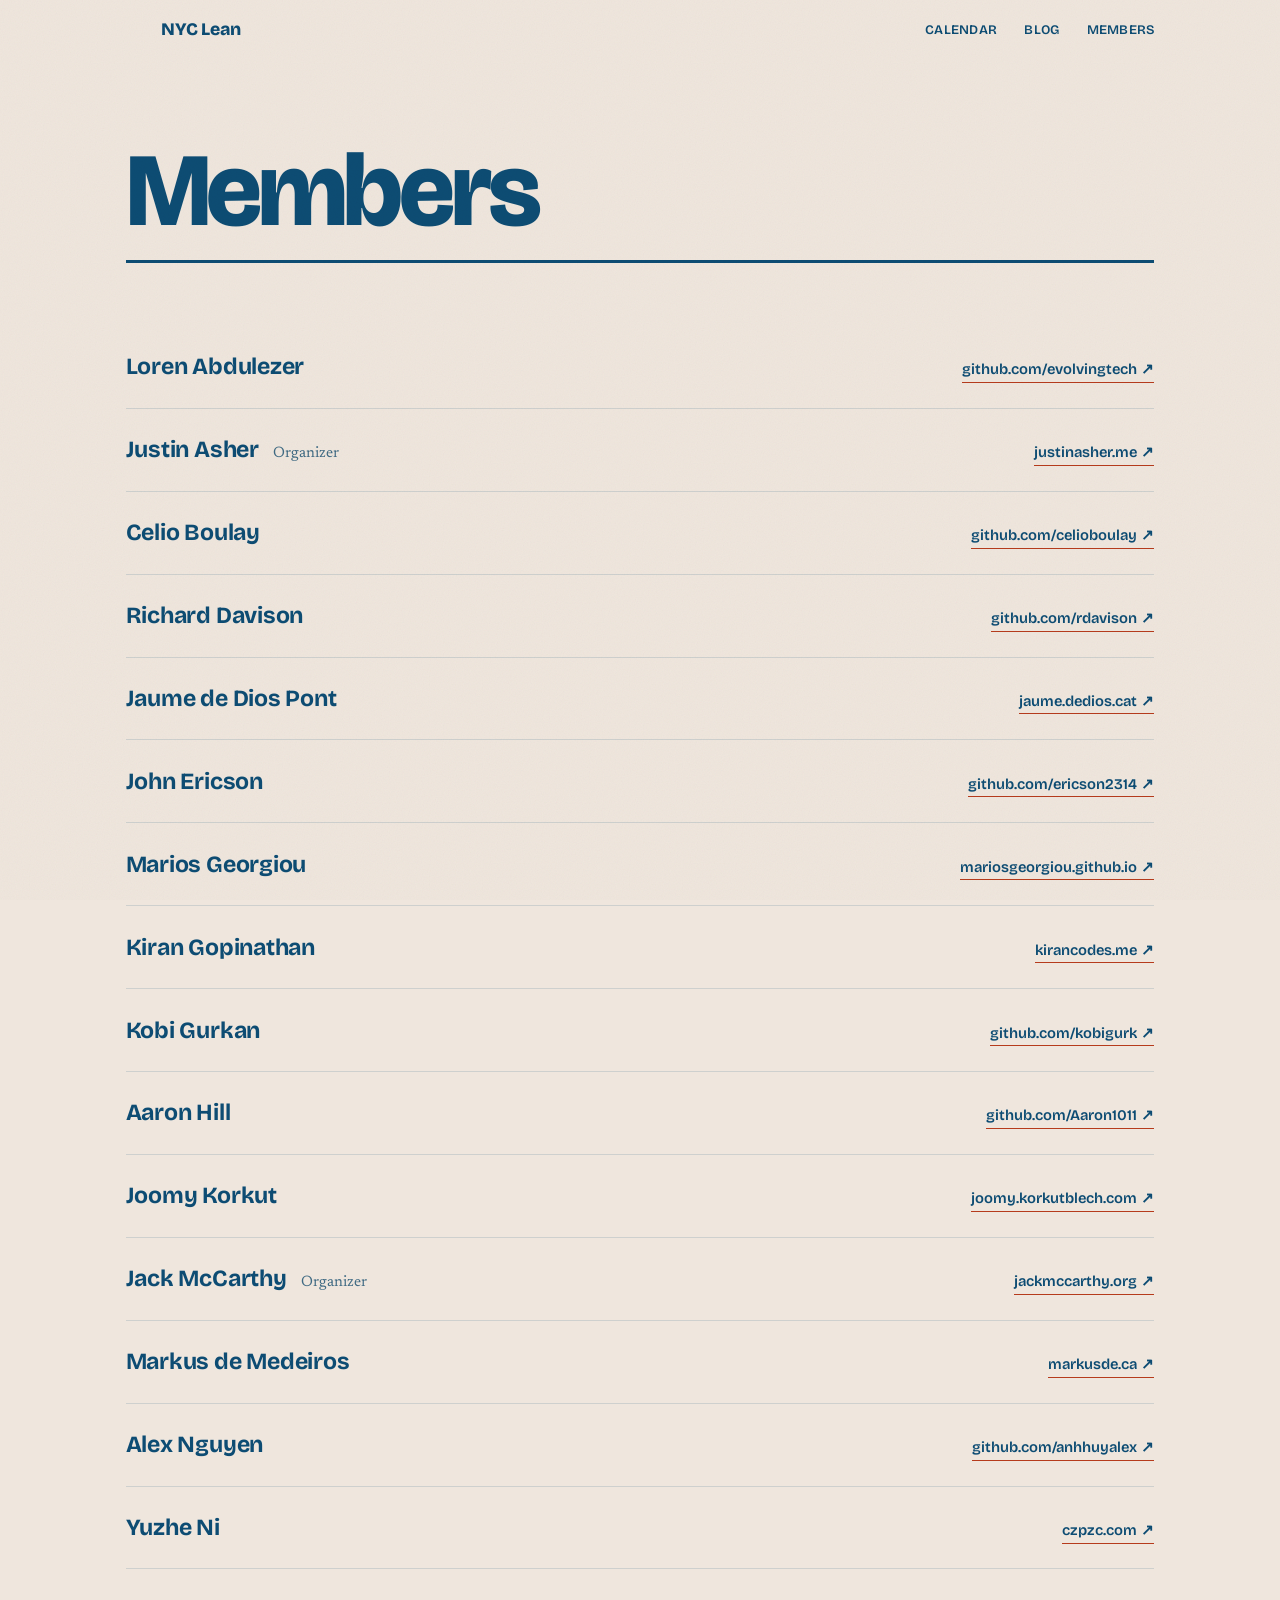
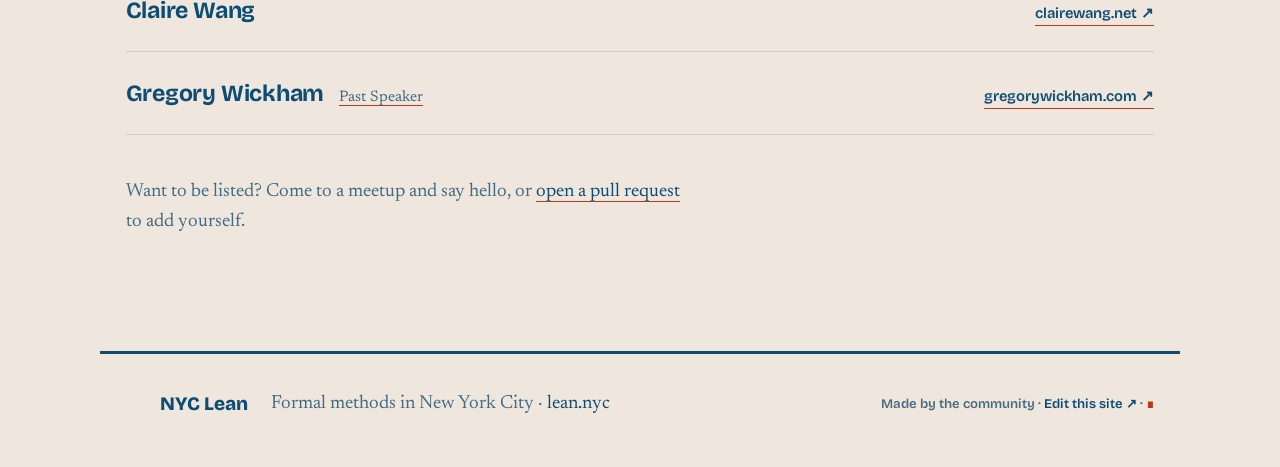
==== site/members.html @ e4c938cd "Redesign homepage around the NYC Lean community" ====
<!DOCTYPE html>
<html lang="en">
<head>
  <meta charset="UTF-8" />
  <meta name="viewport" content="width=device-width, initial-scale=1.0" />
  <title>Members · NYC Lean</title>
  <meta name="description" content="The people of NYC Lean: mathematicians, programmers, and the curious who show up." />
  <link rel="icon" href="/assets/img/favicon.png" type="image/png" />
  <link rel="preconnect" href="https://fonts.googleapis.com" />
  <link rel="preconnect" href="https://fonts.gstatic.com" crossorigin />
  <link href="https://fonts.googleapis.com/css2?family=Bricolage+Grotesque:opsz,wght@12..96,400;12..96,600;12..96,700;12..96,800&family=Newsreader:ital,opsz,wght@0,6..72,400;0,6..72,500;1,6..72,400&display=swap" rel="stylesheet" />
  <link rel="stylesheet" href="assets/css/style.css?v=20260801-1" />
  <script>(function(r){r.classList.add("js");if(!window.matchMedia||!window.matchMedia("(prefers-reduced-motion: reduce)").matches){r.classList.add("motion-ready");window.__nycLeanMotionFallback=window.setTimeout(function(){r.classList.remove("motion-ready");},2500);}})(document.documentElement);</script>
</head>
<body>
  <header class="site-header" id="nav">
    <div class="nav-wrap">
      <a class="brand" href="/">
        <span class="brand-mark" aria-hidden="true"></span>
        <span class="brand-text">NYC Lean</span>
      </a>
      <nav class="site-nav" id="site-nav">
        <a class="nav-home" href="/">Home</a>
        <a href="/calendar">Calendar</a>
        <a href="/blog/">Blog</a>
        <a href="/members">Members</a>
      </nav>
      <button class="nav-toggle" type="button" aria-label="Toggle menu" aria-expanded="false" aria-controls="site-nav">
        <span class="nav-toggle-box" aria-hidden="true">
          <span class="nav-toggle-bar"></span>
          <span class="nav-toggle-bar"></span>
          <span class="nav-toggle-bar"></span>
        </span>
      </button>
    </div>
  </header>

  <main>
    <section class="page-head">
      <h1 class="page-title" data-anim>Members</h1>
      <div class="page-rule"></div>
    </section>

    <section class="section flush">
      <!-- ============================================================
           EDIT ME: one .member block per person (one per line).
           Link the name and the site to the same URL; show the domain
           without the https:// prefix as the link text.
             <div class="member" data-anim>
               <div class="member-main">
                 <span class="member-name"><a href="https://site.com" target="_blank" rel="noopener">Name</a></span>
                 <span class="member-role">Role</span>
               </div>
               <a class="member-link" href="https://site.com" target="_blank" rel="noopener">site.com ↗︎</a>
             </div>
           ============================================================ -->
      <div class="members">

        <div class="member" data-anim>
          <div class="member-main">
            <span class="member-name"><a href="https://github.com/evolvingtech" target="_blank" rel="noopener">Loren Abdulezer</a></span>
          </div>
          <a class="member-link" href="https://github.com/evolvingtech" target="_blank" rel="noopener">github.com/evolvingtech ↗︎</a>
        </div>

        <div class="member" data-anim>
          <div class="member-main">
            <span class="member-name"><a href="https://justinasher.me" target="_blank" rel="noopener">Justin Asher</a></span>
            <span class="member-role">Organizer</span>
          </div>
          <a class="member-link" href="https://justinasher.me" target="_blank" rel="noopener">justinasher.me ↗︎</a>
        </div>

        <div class="member" data-anim>
          <div class="member-main">
            <span class="member-name"><a href="https://github.com/celioboulay" target="_blank" rel="noopener">Celio Boulay</a></span>
          </div>
          <a class="member-link" href="https://github.com/celioboulay" target="_blank" rel="noopener">github.com/celioboulay ↗︎</a>
        </div>

        <div class="member" data-anim>
          <div class="member-main">
            <span class="member-name"><a href="https://github.com/rdavison" target="_blank" rel="noopener">Richard Davison</a></span>
          </div>
          <a class="member-link" href="https://github.com/rdavison" target="_blank" rel="noopener">github.com/rdavison ↗︎</a>
        </div>

        <div class="member" data-anim>
          <div class="member-main">
            <span class="member-name"><a href="https://jaume.dedios.cat/" target="_blank" rel="noopener">Jaume de Dios Pont</a></span>
          </div>
          <a class="member-link" href="https://jaume.dedios.cat/" target="_blank" rel="noopener">jaume.dedios.cat ↗︎</a>
        </div>

        <div class="member" data-anim>
          <div class="member-main">
            <span class="member-name"><a href="https://github.com/ericson2314" target="_blank" rel="noopener">John Ericson</a></span>
          </div>
          <a class="member-link" href="https://github.com/ericson2314" target="_blank" rel="noopener">github.com/ericson2314 ↗︎</a>
        </div>

        <div class="member" data-anim>
          <div class="member-main">
            <span class="member-name"><a href="https://mariosgeorgiou.github.io/" target="_blank" rel="noopener">Marios Georgiou</a></span>
          </div>
          <a class="member-link" href="https://mariosgeorgiou.github.io/" target="_blank" rel="noopener">mariosgeorgiou.github.io ↗︎</a>
        </div>

        <div class="member" data-anim>
          <div class="member-main">
            <span class="member-name"><a href="https://kirancodes.me" target="_blank" rel="noopener">Kiran Gopinathan</a></span>
          </div>
          <a class="member-link" href="https://kirancodes.me" target="_blank" rel="noopener">kirancodes.me ↗︎</a>
        </div>

        <div class="member" data-anim>
          <div class="member-main">
            <span class="member-name"><a href="https://github.com/kobigurk" target="_blank" rel="noopener">Kobi Gurkan</a></span>
          </div>
          <a class="member-link" href="https://github.com/kobigurk" target="_blank" rel="noopener">github.com/kobigurk ↗︎</a>
        </div>

        <div class="member" data-anim>
          <div class="member-main">
            <span class="member-name"><a href="https://github.com/Aaron1011" target="_blank" rel="noopener">Aaron Hill</a></span>
          </div>
          <a class="member-link" href="https://github.com/Aaron1011" target="_blank" rel="noopener">github.com/Aaron1011 ↗︎</a>
        </div>

        <div class="member" data-anim>
          <div class="member-main">
            <span class="member-name"><a href="https://joomy.korkutblech.com/" target="_blank" rel="noopener">Joomy Korkut</a></span>
          </div>
          <a class="member-link" href="https://joomy.korkutblech.com/" target="_blank" rel="noopener">joomy.korkutblech.com ↗︎</a>
        </div>

        <div class="member" data-anim>
          <div class="member-main">
            <span class="member-name"><a href="https://jackmccarthy.org" target="_blank" rel="noopener">Jack McCarthy</a></span>
            <span class="member-role">Organizer</span>
          </div>
          <a class="member-link" href="https://jackmccarthy.org" target="_blank" rel="noopener">jackmccarthy.org ↗︎</a>
        </div>

        <div class="member" data-anim>
          <div class="member-main">
            <span class="member-name"><a href="https://www.markusde.ca" target="_blank" rel="noopener">Markus de Medeiros</a></span>
          </div>
          <a class="member-link" href="https://www.markusde.ca" target="_blank" rel="noopener">markusde.ca ↗︎</a>
        </div>

        <div class="member" data-anim>
          <div class="member-main">
            <span class="member-name"><a href="https://github.com/anhhuyalex" target="_blank" rel="noopener">Alex Nguyen</a></span>
          </div>
          <a class="member-link" href="https://github.com/anhhuyalex" target="_blank" rel="noopener">github.com/anhhuyalex ↗︎</a>
        </div>

        <div class="member" data-anim>
          <div class="member-main">
            <span class="member-name"><a href="https://czpzc.com/" target="_blank" rel="noopener">Yuzhe Ni</a></span>
          </div>
          <a class="member-link" href="https://czpzc.com/" target="_blank" rel="noopener">czpzc.com ↗︎</a>
        </div>

        <div class="member" data-anim>
          <div class="member-main">
            <span class="member-name"><a href="https://clairewang.net/" target="_blank" rel="noopener">Claire Wang</a></span>
          </div>
          <a class="member-link" href="https://clairewang.net/" target="_blank" rel="noopener">clairewang.net ↗︎</a>
        </div>

        <div class="member" data-anim>
          <div class="member-main">
            <span class="member-name"><a href="http://gregorywickham.com/" target="_blank" rel="noopener">Gregory Wickham</a></span>
            <span class="member-role"><a href="/blog/formalizing-the-gns-construction">Past Speaker</a></span>
          </div>
          <a class="member-link" href="http://gregorywickham.com/" target="_blank" rel="noopener">gregorywickham.com ↗︎</a>
        </div>

      </div>

      <p class="members-cta" data-anim>
        Want to be listed? Come to a meetup and say hello, or
        <a href="https://github.com/NYC-Lean/website" target="_blank" rel="noopener">open a pull request</a>
        to add yourself.
      </p>
    </section>
  </main>

  <footer class="site-footer">
    <div class="footer-brand">
      <span class="brand-mark" aria-hidden="true"></span>
      <span>NYC Lean</span>
    </div>
    <p class="footer-note">Formal methods in New York City · <a href="https://lean.nyc">lean.nyc</a></p>
    <p class="footer-meta">Made by the community · <a href="https://github.com/NYC-Lean/website" target="_blank" rel="noopener">Edit this site ↗︎</a> · <span class="qed">∎</span></p>
  </footer>

  <script src="assets/vendor/gsap/gsap.min.js" defer></script>
  <script src="assets/vendor/gsap/ScrollTrigger.min.js" defer></script>
  <script src="assets/js/app.js?v=20260801-1" defer></script>
</body>
</html>
---- site/assets/css/style.css ----
/* ============================================================
   NYC Lean: risograph / printed-zine aesthetic.
   Warm paper, near-black ink, two spot inks (red + blue),
   paper grain, slight off-register double-print on accents.
   Bricolage Grotesque (display) + Newsreader (serif body).
   Motion via GSAP (app.js).
   ============================================================ */

:root {
  --paper:     #efe6dd;   /* light cream */
  --paper-2:   #e6dacb;
  --ink:       #0d4c73;   /* deep blue */
  --ink-soft:  #3f6a83;
  --ink-faint: #476b80;
  --accent:    #b63b1c;   /* text-safe vermilion */
  --accent-2:  #f7a71c;   /* amber (warm duotone shadow) */
  --accent-3:  #5fb6d9;   /* sky blue (decorative blocks) */
  --rule:      rgba(13, 76, 115, 0.26);
  --rule-soft: rgba(13, 76, 115, 0.14);

  --display: "Bricolage Grotesque", "Arial Narrow", sans-serif;
  --body:    "Newsreader", Georgia, serif;

  --maxw: 1080px;
  --ease: cubic-bezier(0.22, 1, 0.36, 1);
}

* { box-sizing: border-box; }
html { scroll-behavior: smooth; scroll-padding-top: 76px; }

body {
  margin: 0;
  background: var(--paper);
  color: var(--ink);
  font-family: var(--body);
  font-size: 19px;
  line-height: 1.6;
  -webkit-font-smoothing: antialiased;
  text-rendering: optimizeLegibility;
  /* `clip` (not `hidden`) prevents horizontal scroll without breaking
     position:fixed on iOS Safari, which caused the navbar to float
     below the top with a gap above it. */
  overflow-x: clip;
}

/* paper grain overlay */
body::after {
  content: "";
  position: fixed;
  inset: 0;
  pointer-events: none;
  z-index: 90;
  opacity: 0.06;
  mix-blend-mode: multiply;
  background-image: url("data:image/svg+xml,%3Csvg xmlns='http://www.w3.org/2000/svg' width='200' height='200'%3E%3Cfilter id='n'%3E%3CfeTurbulence type='fractalNoise' baseFrequency='0.85' numOctaves='2' stitchTiles='stitch'/%3E%3C/filter%3E%3Crect width='100%25' height='100%25' filter='url(%23n)'/%3E%3C/svg%3E");
}

a { color: var(--ink); text-decoration: none; }
a:hover { color: var(--accent); }

::selection { color: var(--paper); background: var(--ink); }

:focus-visible {
  outline: 3px solid var(--ink);
  outline-offset: 4px;
}

.skip-link {
  position: fixed;
  top: 0.75rem;
  left: 0.75rem;
  z-index: 100;
  padding: 0.7rem 1rem;
  color: var(--paper);
  background: var(--ink);
  border: 2px solid var(--accent-2);
  font-family: var(--display);
  font-size: 0.8rem;
  font-weight: 700;
  text-transform: uppercase;
  transform: translateY(-160%);
  transition: transform 0.2s var(--ease);
}
.skip-link:focus { color: var(--paper); transform: translateY(0); }

/* FOUC guard (JS on) */
.js.motion-ready [data-anim] { opacity: 0; }
.js.motion-ready .masthead-rule[data-rule] { transform: scaleX(0); transform-origin: 0 50%; }

/* off-register double-print on the accent word (riso effect) */
.word-red {
  color: var(--accent);
  text-shadow: 0.035em 0.04em 0 var(--accent-2);
}

/* ---------- Header ---------- */
.site-header {
  position: fixed;
  top: 0; left: 0; right: 0;
  z-index: 50;
  border-bottom: 1.5px solid transparent;
  transition: background .3s var(--ease), border-color .3s var(--ease), box-shadow .3s var(--ease);
}
/* background, line, and shadow only appear once the page is scrolled */
.site-header.scrolled {
  background: var(--paper);
  border-bottom-color: var(--ink);
  box-shadow: 0 10px 28px -18px rgba(13, 76, 115, 0.45);
}
.nav-wrap {
  position: relative;
  max-width: var(--maxw);
  margin: 0 auto;
  padding: 1rem 1.6rem;
  display: flex; align-items: center; justify-content: space-between; gap: 1rem;
}
.brand { position: relative; z-index: 60; display: inline-flex; align-items: center; gap: 0.6rem; color: var(--ink); }
.brand-text { font-family: var(--display); font-weight: 800; font-size: 1.1rem; letter-spacing: -0.01em; }
.brand-mark {
  flex: none;
  width: 26px; height: 26px;
  background: url("/assets/img/favicon.png") center / contain no-repeat;
}
.site-nav { display: flex; align-items: center; gap: 1.7rem; }
.site-nav a {
  font-family: var(--display);
  font-weight: 600;
  font-size: 0.82rem;
  letter-spacing: 0.02em;
  text-transform: uppercase;
  color: var(--ink);
}
.site-nav a:hover { color: var(--accent); }
/* Home link lives only in the mobile overlay; hidden in the desktop nav */
.nav-home { display: none; }

/* mobile menu toggle (hamburger) — hidden on desktop, shown via .nav-ready below */
.nav-toggle {
  display: none;
  position: relative;
  z-index: 60;   /* stay above the full-screen overlay so the X is visible */
  flex: none;
  width: 44px; height: 44px;
  margin: -0.65rem -0.65rem -0.65rem 0;
  padding: 0;
  background: none;
  border: none;
  color: var(--ink);
  cursor: pointer;
}
.nav-toggle-box { position: relative; display: block; width: 22px; height: 15px; margin: 0 auto; }
.nav-toggle-bar {
  position: absolute; left: 0; right: 0;
  height: 1.5px;
  background: currentColor;
  transition: top .25s var(--ease), transform .25s var(--ease), opacity .2s var(--ease);
}
.nav-toggle-bar:nth-child(1) { top: 0; }
.nav-toggle-bar:nth-child(2) { top: 7px; }
.nav-toggle-bar:nth-child(3) { top: 14px; }
.nav-toggle[aria-expanded="true"] .nav-toggle-bar:nth-child(1) { top: 7px; transform: rotate(45deg); }
.nav-toggle[aria-expanded="true"] .nav-toggle-bar:nth-child(2) { opacity: 0; }
.nav-toggle[aria-expanded="true"] .nav-toggle-bar:nth-child(3) { top: 7px; transform: rotate(-45deg); }
.nav-cta {
  padding: 0.34rem 0.95rem;
  border: 1.5px solid var(--ink);
  color: var(--ink) !important;
  transition: background .2s var(--ease), color .2s var(--ease);
}
.nav-cta:hover { background: var(--accent); border-color: var(--accent); color: var(--paper) !important; }

/* ---------- Hero (masthead) ---------- */
.hero {
  position: relative;
  min-height: 100svh;
  display: flex;
  flex-direction: column;
  justify-content: center;
  max-width: var(--maxw);
  margin: 0 auto;
  padding: 6rem 1.6rem 4rem;
}
.hero-inner { width: 100%; }
.kicker {
  font-family: var(--display);
  font-weight: 600;
  font-size: 0.86rem;
  letter-spacing: 0.04em;
  text-transform: uppercase;
  color: var(--ink-soft);
  margin: 0 0 1.2rem;
}
.hero-wordmark {
  font-family: var(--display);
  font-weight: 800;
  font-size: clamp(3.6rem, 18vw, 13rem);
  line-height: 0.86;
  letter-spacing: -0.04em;
  margin: 0;
  color: var(--ink);
}
.masthead-rule {
  height: 3px;
  background: var(--ink);
  margin: 1.4rem 0;
  transform-origin: 0 50%;
}
.hero-sub {
  font-family: var(--body);
  font-style: italic;
  font-size: clamp(1.1rem, 2.6vw, 1.7rem);
  color: var(--ink-soft);
  margin: 0;
  max-width: 30ch;
}
.scroll-cue {
  position: absolute;
  bottom: 2rem; left: 1.6rem;
  font-family: var(--display);
  font-weight: 600;
  font-size: 0.8rem;
  letter-spacing: 0.08em;
  text-transform: uppercase;
  color: var(--ink);
  display: inline-flex; align-items: center; gap: 0.5rem;
}
.scroll-cue span { border-bottom: 1.5px solid var(--accent); padding-bottom: 2px; }
.scroll-cue:hover { color: var(--accent); }

/* ---------- Sections ---------- */
.section { max-width: var(--maxw); margin: 0 auto; padding: clamp(4rem, 9vh, 7rem) 1.6rem; scroll-margin-top: 76px; }
/* home page: tighten the gaps between About, Upcoming, and Resources */
#about { padding-bottom: clamp(2.75rem, 5.5vh, 4.25rem); }
#upcoming { padding-top: clamp(2.75rem, 5.5vh, 4.25rem); padding-bottom: clamp(2.75rem, 5.5vh, 4.25rem); }
#resources { padding-top: clamp(2.75rem, 5.5vh, 4.25rem); }
#photo { padding-top: clamp(2.75rem, 5.5vh, 4.25rem); }

/* group photo + caption */
.group-photo { margin: 0; }
.group-photo img {
  display: block; width: 100%; height: auto;
  border: 1.5px solid var(--ink);
  border-radius: 28px;
  box-shadow: 8px 8px 0 var(--accent-2);
}
.group-photo figcaption {
  margin: 1.4rem auto 0;
  font-style: italic;
  font-size: 0.92rem;
  line-height: 1.5;
  color: var(--ink-soft);
  max-width: 80ch;
  text-align: center;
  text-wrap: balance;
}

.sec-head { display: flex; align-items: baseline; gap: 1.4rem; margin-bottom: 2.6rem; }
.sec-head .tag { margin: 0; }
.tag {
  font-family: var(--display);
  font-weight: 700;
  font-size: 0.95rem;
  letter-spacing: 0.02em;
  text-transform: uppercase;
  color: var(--ink);
  white-space: nowrap;
  display: inline-flex; align-items: baseline; gap: 0.6rem;
}
.tag-no { color: var(--accent); font-size: 0.8rem; }
.rule { display: block; flex: 1; height: 1.5px; background: var(--rule); }

/* intro */
.intro { max-width: 880px; }
.intro .tag { margin: 0 0 1.4rem; }
.intro-head {
  font-family: var(--display);
  font-weight: 800;
  font-size: clamp(2.4rem, 6.5vw, 4.8rem);
  line-height: 0.98;
  letter-spacing: -0.035em;
  margin: 0 0 1.5rem;
  max-width: 15ch;
}
.lede {
  font-size: clamp(1.1rem, 2vw, 1.3rem);
  color: var(--ink-soft);
  max-width: 50ch;
  margin: 0 0 2rem;
}
.lede a { border-bottom: 1.5px solid var(--accent); }

.next-meet {
  display: inline-flex; align-items: center; gap: 0.7rem; flex-wrap: wrap;
  padding: 0.55rem 1rem;
  border: 1.5px solid var(--ink);
  margin: 0 0 2rem;
  font-size: 0.96rem;
  background: var(--paper-2);
}
.nm-label {
  font-family: var(--display); font-weight: 700;
  font-size: 0.72rem; letter-spacing: 0.08em; text-transform: uppercase;
  color: var(--ink); background: var(--accent-3);
  padding: 0.2rem 0.5rem;
}
.nm-detail { color: var(--ink); }
.nm-link { color: var(--ink); white-space: nowrap; border-bottom: 1.5px solid var(--accent); }
.nm-link:hover { color: var(--ink); border-color: var(--ink); }

.actions { display: flex; flex-wrap: wrap; gap: 1.6rem; }
.btn {
  font-family: var(--display); font-weight: 700;
  font-size: 0.86rem; letter-spacing: 0.02em; text-transform: uppercase;
  padding: 0.85rem 1.5rem;
  border: 1.5px solid var(--ink);
  transition: transform .15s var(--ease), box-shadow .15s var(--ease), background .2s var(--ease), color .2s var(--ease);
}
.btn-primary { background: var(--ink); border-color: var(--ink); color: var(--paper); box-shadow: 4px 4px 0 var(--accent-2); }
.btn-primary:hover { transform: translate(-2px,-2px); box-shadow: 6px 6px 0 var(--accent-2); color: var(--paper); }
.btn-ghost { background: transparent; color: var(--ink); box-shadow: 4px 4px 0 transparent; }
.btn-ghost:hover { transform: translate(-2px,-2px); box-shadow: 4px 4px 0 var(--accent-2); color: var(--ink); }

/* ---------- Ledger rows ---------- */
.ledger { display: flex; flex-direction: column; }
.row { display: grid; grid-template-columns: 4.5rem 1fr; gap: 1.6rem; padding: 2rem 0; }
.row-n { font-family: var(--display); font-weight: 800; font-size: 1.5rem; color: var(--ink); line-height: 1; padding-top: 0.3rem; }
.row-body h3 {
  font-family: var(--display); font-weight: 700;
  font-size: clamp(1.4rem, 2.8vw, 2.1rem); letter-spacing: -0.02em; line-height: 1;
  margin: 0 0 0.7rem;
}
.row-body p { margin: 0; color: var(--ink-soft); max-width: 58ch; }
.row-body p a { color: inherit; text-decoration: underline; }
.row-body p a:hover { color: var(--accent); }
.arrow {
  display: inline-block; margin-top: 1rem;
  font-family: var(--display); font-weight: 600; font-size: 0.82rem;
  text-transform: uppercase; letter-spacing: 0.04em;
  color: var(--ink); border-bottom: 1.5px solid var(--accent);
}
.arrow:hover { color: var(--accent); border-color: var(--accent); }
.ledger .rule { width: 100%; flex: none; background: var(--rule-soft); }

/* ---------- Meetups ---------- */
.meetups { display: grid; grid-template-columns: 1.4fr 0.85fr; gap: 3rem; align-items: start; }
.meetups-copy h2 {
  font-family: var(--display); font-weight: 800;
  font-size: clamp(1.8rem, 3.6vw, 2.8rem); line-height: 0.98; letter-spacing: -0.025em;
  margin: 0 0 1.3rem; max-width: 15ch;
}
.meetups-copy p { color: var(--ink-soft); }
.meetups-copy p a { border-bottom: 1.5px solid var(--accent); }
.welcome { color: var(--ink) !important; }
.welcome strong { color: var(--accent); }
.facts { margin: 0; border-top: 1.5px solid var(--ink); }
.fact { display: flex; justify-content: space-between; align-items: baseline; gap: 1rem; padding: 0.9rem 0; }
.fact dt { font-family: var(--display); font-weight: 700; font-size: 0.74rem; letter-spacing: 0.06em; text-transform: uppercase; color: var(--ink-soft); margin: 0; }
.fact dd { margin: 0; font-family: var(--display); font-weight: 600; font-size: 1.1rem; text-align: right; }
.facts .rule { width: 100%; flex: none; background: var(--rule-soft); }

/* ---------- Join rows ---------- */
.join-head { font-family: var(--display); font-weight: 800; font-size: clamp(2.2rem, 5vw, 3.8rem); letter-spacing: -0.035em; margin: 0 0 1.2rem; line-height: 0.95; }
.join-rows { margin-top: 1.4rem; border-top: 1.5px solid var(--ink); }
.join-row {
  display: grid; grid-template-columns: 12rem 1fr auto;
  align-items: baseline; gap: 1.2rem;
  padding: 1.5rem 0.5rem;
  color: var(--ink);
  transition: background .2s var(--ease), padding-left .2s var(--ease);
}
.join-row:hover { background: var(--paper-2); padding-left: 1.1rem; color: var(--ink); }
.join-k { font-family: var(--display); font-weight: 700; font-size: 0.74rem; letter-spacing: 0.06em; text-transform: uppercase; color: var(--ink-soft); }
.join-t { font-family: var(--display); font-weight: 700; font-size: 1.4rem; letter-spacing: -0.01em; }
.join-d { color: var(--ink-soft); font-size: 1rem; }
.join-arrow { font-family: var(--display); color: var(--ink-faint); transition: color .2s var(--ease), transform .2s var(--ease); }
.join-row:hover .join-arrow { color: var(--accent); transform: translate(3px, -3px); }
.join-rows .rule { width: 100%; flex: none; background: var(--rule-soft); }

/* ---------- Footer ---------- */
.site-footer {
  max-width: var(--maxw);
  margin: 2rem auto 0;
  padding: 2.2rem 1.6rem 3rem;
  border-top: 3px solid var(--ink);
  display: flex; flex-wrap: wrap; align-items: center; gap: 0.5rem 1.4rem;
}
.footer-brand { display: inline-flex; align-items: center; gap: 0.55rem; font-family: var(--display); font-weight: 800; }
.footer-note { margin: 0; color: var(--ink-soft); }
.footer-meta { margin: 0 0 0 auto; font-family: var(--display); font-weight: 600; font-size: 0.82rem; color: var(--ink-faint); }
.qed { color: var(--accent); }

/* ---------- Sub-page header (Calendar / Members) ---------- */
.page-head {
  max-width: var(--maxw);
  margin: 0 auto;
  padding: clamp(7rem, 16vh, 11rem) 1.6rem clamp(1.25rem, 3vh, 2rem);
}
.page-kicker {
  font-family: var(--display); font-weight: 600;
  font-size: 0.86rem; letter-spacing: 0.04em; text-transform: uppercase;
  color: var(--ink-soft); margin: 0 0 1rem;
}
.page-title {
  font-family: var(--display); font-weight: 800;
  font-size: clamp(3rem, 10vw, 6.5rem); line-height: 0.9; letter-spacing: -0.04em;
  margin: 0; color: var(--ink);
}
.page-rule { height: 3px; background: var(--ink); margin: 1.4rem 0; }
.page-sub {
  font-family: var(--body); font-style: italic;
  font-size: clamp(1.1rem, 2.4vw, 1.5rem); color: var(--ink-soft);
  margin: 0; max-width: 46ch;
}
.page-sub a { color: var(--ink); border-bottom: 1.5px solid var(--accent); }
.page-sub a:hover { color: var(--accent); }

/* meetup funnel links on the home page */
.meetup-links { display: flex; flex-wrap: wrap; gap: 1.4rem; margin-top: 1.6rem; }

/* ---------- Calendar / events ---------- */
.cal-body { padding-top: clamp(1.5rem, 3vh, 2.5rem); }
.cal-group + .cal-group { margin-top: clamp(3rem, 7vh, 5rem); }
.event { grid-template-columns: 9rem 1fr; align-items: start; }
.event-date {
  font-family: var(--display); font-weight: 800; line-height: 0.92;
  color: var(--ink); padding-top: 0.2rem;
}
.event-date .ev-dm { display: block; font-size: 1.3rem; white-space: nowrap; }
.event-date .ev-y { display: block; font-size: 0.85rem; color: var(--ink-soft); margin-top: 0.15rem; }
.ev-next {
  display: inline-block; margin-bottom: 0.6rem;
  font-family: var(--display); font-weight: 700;
  font-size: 0.7rem; letter-spacing: 0.08em; text-transform: uppercase;
  color: var(--ink); background: var(--accent-3); padding: 0.18rem 0.5rem;
}
.ev-meta {
  display: block; font-family: var(--display); font-weight: 700;
  font-size: 0.78rem; letter-spacing: 0.04em; text-transform: uppercase;
  color: var(--accent); margin-bottom: 0.5rem;
}
.ev-meta a.ev-loc { color: inherit; text-decoration: none; transition: border-color 0.15s ease; border-bottom: 1.5px solid transparent; }
.ev-meta a.ev-loc:hover { border-bottom-color: currentColor; }
.ev-loc-tba { font-style: italic; }
.ev-kind {
  display: block;
  margin-bottom: 0.35rem;
  color: var(--ink-soft);
  font-family: var(--display);
  font-size: 0.7rem;
  font-weight: 700;
  letter-spacing: 0.08em;
  text-transform: uppercase;
}
.events .row-body h3 { margin: 0 0 0.5rem; }
.events .row-body h3 a { color: inherit; }
.events .row-body h3 a:hover { color: var(--accent); }
/* structured talk template: title · speaker · abstract under the meetup heading */
/* scoped under .talk so these beat the generic `.row-body p { margin: 0 }` rule */
.talk { margin: 1rem 0 0; }
.talk .talk-title {
  margin: 0 0 0.4rem; font-family: var(--display); font-weight: 700;
  font-size: 1.05rem; line-height: 1.3; color: var(--ink); max-width: 58ch;
}
.talk .talk-title a { color: inherit; text-decoration: underline; }
.talk .talk-title a:hover { color: var(--accent); }
.talk .talk-speaker {
  margin: 0 0 0.5rem; font-size: 0.95rem; color: var(--ink-soft);
}
.talk .talk-speaker a { color: inherit; text-decoration: underline; }
.talk .talk-speaker a:hover { color: var(--accent); }
.talk .talk-abstract { margin: 0; color: var(--ink-soft); max-width: 58ch; }
.talk-more { margin-top: 0.55rem; color: var(--ink-soft); max-width: 58ch; }
.talk-more summary {
  width: max-content; color: var(--accent); font-size: 0.9rem; font-weight: 600;
  cursor: pointer;
}
.talk-more summary:hover { text-decoration: underline; }
.talk-more .talk-more-close { display: none; }
.talk-more[open] .talk-more-open { display: none; }
.talk-more[open] .talk-more-close { display: inline; }
.talk-more p { margin: 0.55rem 0 0; }
.ev-rsvp { margin-top: 1.2rem; }
.ev-rsvp .btn { display: inline-block; }
.events.past .talk-title { color: var(--ink-soft); }
.cal-note {
  max-width: 60ch; margin: 2.5rem 0 0; color: var(--ink-soft);
}
.cal-empty { color: var(--ink-soft); font-style: italic; padding: 1.5rem 0; margin: 0; }
.show-more { margin-top: 1.6rem; cursor: pointer; }

/* past events read quieter than upcoming */
.events.past .ev-dm,
.events.past .row-body h3 { color: var(--ink-soft); }
.events.past .ev-meta { color: var(--ink-faint); }
.cal-note a { border-bottom: 1.5px solid var(--accent); }

/* ---------- Members (one per line) ---------- */
.members { margin: 0; }
/* the page-rule under the title is the divider; pull the list up tight */
.section.flush { padding-top: clamp(0.5rem, 1.5vh, 1.25rem); }
.member {
  display: grid;
  grid-template-columns: 1fr auto;
  align-items: baseline;
  gap: 0.5rem 1.5rem;
  padding: 1.4rem 0;
  border-bottom: 1px solid var(--rule-soft);
}
.member-main { display: flex; align-items: baseline; gap: 0.9rem; flex-wrap: wrap; }
.member-name { font-family: var(--display); font-weight: 700; font-size: 1.45rem; letter-spacing: -0.01em; color: var(--ink); }
.member-name a { color: inherit; }
.member-name a:hover { color: var(--accent); }
.member-role { color: var(--ink-soft); font-size: 0.95rem; }
.member-role a { color: inherit; border-bottom: 1.5px solid var(--accent); }
.member-role a:hover { color: var(--accent); }
.member-link { font-family: var(--display); font-weight: 600; font-size: 0.92rem; color: var(--ink); border-bottom: 1.5px solid var(--accent); white-space: nowrap; }
.member-link:hover { color: var(--accent); }
.members-cta { margin: 2.6rem 0 0; color: var(--ink-soft); max-width: 56ch; }
.members-cta a { border-bottom: 1.5px solid var(--accent); }

/* ---------- Responsive ---------- */
@media (max-width: 820px) {
  body { font-size: 18px; }
  .meetups { grid-template-columns: 1fr; gap: 2rem; }
  .join-row { grid-template-columns: 1fr auto; gap: 0.2rem 1rem; }
  .join-k { grid-column: 1 / -1; }
  .row { grid-template-columns: 3rem 1fr; gap: 1rem; }
  .row.event { grid-template-columns: 5.5rem 1fr; }
  .site-nav { gap: 1.1rem; }
}
@media (max-width: 640px) {
  /* stack the masthead and let it fill the width */
  .hero-wordmark { font-size: clamp(4.5rem, 28vw, 9rem); line-height: 0.9; }
  .hero-wordmark .word-red { display: block; }

  /* nav collapses into a hamburger once JS marks the page nav-ready */
  .nav-ready .nav-toggle { display: block; }
  /* the open menu is a full-screen overlay, sitting just below the header bar
     so the brand and the close (X) button stay visible and clickable */
  .nav-ready .site-nav {
    position: fixed;
    inset: 0;
    z-index: 40;
    flex-direction: column;
    align-items: center;
    justify-content: center;
    gap: 2.4rem;
    margin: 0;
    padding: 2rem;
    background: var(--paper);
    opacity: 0;
    visibility: hidden;
    transition: opacity .25s var(--ease), visibility .25s var(--ease);
  }
  .nav-ready .site-nav.open {
    opacity: 1;
    visibility: visible;
  }
  .nav-ready .site-nav a { font-size: 1.6rem; letter-spacing: 0.04em; }
  .nav-ready .site-nav .nav-home { display: block; }
  body.nav-open { overflow: hidden; }
}
@media (max-width: 540px) {
  .footer-meta { margin-left: 0; width: 100%; }
  .member { grid-template-columns: 1fr; }
  /* stack action buttons one per line, centered and slightly inset */
  .actions { flex-direction: column; align-items: center; }
  .actions .btn { width: 85%; text-align: center; }
  /* blog index: date above the post body, arrow hidden */
  .post-item { grid-template-columns: 1fr; gap: 0.35rem; }
  .post-arrow { display: none; }
}

/* ---------- Blog ---------- */
/* index list: one .post-item anchor per post */
.posts { margin: 0; }
.post-item {
  position: relative;
  display: grid;
  grid-template-columns: 7rem 1fr;
  align-items: baseline;
  gap: 0.4rem 1.5rem;
  padding: 1.6rem 0.5rem 1.6rem 1.25rem;
  color: var(--ink);
  transition: background .2s var(--ease);
}
.post-item::after {
  content: ""; position: absolute; left: 0; right: 0; bottom: 0;
  height: 1px; background: var(--rule-soft);
}
.post-item:first-child::before {
  content: ""; position: absolute; left: 0; right: 0; top: 0;
  height: 1px; background: var(--rule-soft);
}
.post-item:hover { background: var(--paper-2); color: var(--ink); border-radius: 18px; }
/* hide the rules directly above and below the hovered item */
.post-item:hover::after,
.post-item:first-child:hover::before,
.post-item:has(+ .post-item:hover)::after { background: transparent; }
.post-date {
  font-family: var(--display); font-weight: 700;
  font-size: 0.78rem; letter-spacing: 0.04em; text-transform: uppercase;
  color: var(--ink-soft); padding-top: 0.35rem; white-space: nowrap;
}
.post-body { display: block; }
.post-item-title {
  display: block;
  font-family: var(--display); font-weight: 700;
  font-size: 1.45rem; letter-spacing: -0.01em; line-height: 1.1; color: var(--ink);
}
.post-item:hover .post-item-title { color: var(--accent); }
.post-item-meta {
  display: block; margin-top: 0.35rem;
  font-family: var(--display); font-weight: 700;
  font-size: 0.74rem; letter-spacing: 0.04em; text-transform: uppercase; color: var(--accent);
}
.post-excerpt { display: block; margin-top: 0.5rem; color: var(--ink-soft); max-width: 60ch; }
.post-arrow { font-family: var(--display); color: var(--ink-faint); padding-top: 0.35rem; transition: color .2s var(--ease), transform .2s var(--ease); }
.post-item:hover .post-arrow { color: var(--accent); transform: translate(3px, -3px); }

/* single post */
.post-title { font-size: clamp(2.4rem, 7vw, 4.6rem); }
.post-pubdate {
  margin: 1rem 0 0;
  font-family: var(--display); font-weight: 600;
  font-size: 0.78rem; letter-spacing: 0.06em; text-transform: uppercase;
  color: var(--ink-faint);
}
.post { max-width: 760px; padding-top: clamp(1.5rem, 3vh, 2.5rem); }
.prose .post-byline {
  margin: 3.2rem 0 0;
  font-family: var(--body);
  font-style: italic;
  font-size: 1.05rem;
  color: var(--ink-soft);
}
.prose .post-byline + .post-back { margin-top: 0.4rem !important; }
.prose p { margin: 0 0 1.4rem; max-width: 64ch; color: var(--ink); }
.prose a:not(.btn) { border-bottom: 1.5px solid var(--accent); }
.prose a:not(.btn):hover { color: var(--accent); }
.prose .nowrap { white-space: nowrap; }
.prose .quote {
  margin: 1.8rem 0; padding: 0.1rem 0 0.1rem 1.4rem;
  border-left: 3px solid var(--accent);
}
.prose .quote p { font-style: italic; color: var(--ink-soft); margin: 0; max-width: 62ch; }
.prose .quote-cite {
  margin-top: 0.7rem;
  font-family: var(--display); font-weight: 600; font-style: normal;
  font-size: 0.82rem; letter-spacing: 0.02em; color: var(--ink-soft);
}
.prose .quote-cite cite { font-style: normal; }
.prose .quote a { border-bottom: 1.5px solid var(--accent); }
.post-downloads { margin: 2.2rem 0 0; }
.post-back { margin: 2.6rem 0 0 !important; }

/* ============================================================
   Homepage redesign — “The Proof Commons”
   A confident editorial poster built around the next gathering
   and the people who make the room worth returning to.
   ============================================================ */

.home-page {
  --paper: #f4efe5;
  --paper-2: #e9dfd0;
  --ink: #082f49;
  --ink-soft: #385e70;
  --ink-faint: #476b80;
  --accent: #b63b1c;
  --accent-bright: #e4572e;
  --accent-2: #f2b43c;
  --accent-3: #9ed8e8;
  --rule: rgba(8, 47, 73, 0.3);
  --rule-soft: rgba(8, 47, 73, 0.14);
  background: var(--paper);
}
.home-page #main-content:focus { outline: none; }

.home-page .nav-wrap,
.home-page .section,
.home-page .hero-shell,
.home-page .closing-inner {
  max-width: 1200px;
}

.home-page .site-header:not(.scrolled) .brand,
.home-page .site-header:not(.scrolled) .site-nav a,
.home-page .site-header:not(.scrolled) .nav-toggle {
  color: var(--paper);
}
.home-page .site-header:not(.scrolled) :focus-visible,
.home-page .hero :focus-visible,
.home-page .home-closing :focus-visible,
.home-page .site-footer :focus-visible { outline-color: var(--accent-2); }
.home-page .hero-next :focus-visible,
.home-page.nav-open .site-header:not(.scrolled) :focus-visible { outline-color: var(--ink); }

.home-page.nav-open .site-header:not(.scrolled) .brand,
.home-page.nav-open .site-header:not(.scrolled) .site-nav a,
.home-page.nav-open .site-header:not(.scrolled) .nav-toggle {
  color: var(--ink);
}

.home-page .site-header.scrolled {
  background: rgba(244, 239, 229, 0.96);
  border-bottom-color: var(--ink);
  box-shadow: 0 12px 30px -22px rgba(8, 47, 73, 0.7);
}

.home-page .site-nav a[aria-current="page"] {
  text-decoration: underline;
  text-decoration-color: var(--accent-2);
  text-decoration-thickness: 2px;
  text-underline-offset: 0.35rem;
}

/* ---------- Hero: community poster ---------- */
.home-page .hero {
  position: relative;
  display: block;
  max-width: none;
  min-height: 100svh;
  margin: 0;
  padding: clamp(7.25rem, 12vh, 9rem) 2rem clamp(4.5rem, 8vh, 6.5rem);
  overflow: hidden;
  color: var(--paper);
  background: var(--ink);
  isolation: isolate;
}

.hero-grid {
  position: absolute;
  inset: 0;
  z-index: -3;
  opacity: 0.1;
  background-image:
    linear-gradient(rgba(244, 239, 229, 0.5) 1px, transparent 1px),
    linear-gradient(90deg, rgba(244, 239, 229, 0.5) 1px, transparent 1px);
  background-size: 72px 72px;
  mask-image: linear-gradient(to bottom, #000 0%, rgba(0, 0, 0, 0.6) 55%, transparent 100%);
}

.hero-orbit {
  position: absolute;
  z-index: -2;
  width: clamp(18rem, 34vw, 35rem);
  aspect-ratio: 1;
  border: 2px solid rgba(244, 239, 229, 0.22);
  border-radius: 50%;
  pointer-events: none;
}
.hero-orbit::after {
  content: "";
  position: absolute;
  width: 54%;
  aspect-ratio: 1;
  border-radius: 50%;
  background: var(--accent-bright);
  opacity: 0.86;
  mix-blend-mode: screen;
}
.hero-orbit-one { top: -13rem; right: -7rem; }
.hero-orbit-one::after { right: 46%; bottom: -4%; }
.hero-orbit-two { bottom: -24rem; left: 31%; opacity: 0.55; }
.hero-orbit-two::after { top: -5%; right: -30%; background: var(--accent-2); }

.hero-shell {
  position: relative;
  z-index: 1;
  display: grid;
  grid-template-columns: minmax(0, 1.08fr) minmax(370px, 0.92fr);
  gap: clamp(2.5rem, 6vw, 6rem);
  align-items: center;
  margin: 0 auto;
}

.hero-copy { min-width: 0; }
.hero-eyebrow {
  display: flex;
  align-items: center;
  gap: 0.7rem;
  margin: 0 0 clamp(1.4rem, 3vh, 2.2rem);
  color: var(--accent-3);
  font-family: var(--display);
  font-size: 0.76rem;
  font-weight: 700;
  letter-spacing: 0.11em;
  line-height: 1.2;
  text-transform: uppercase;
}
.hero-eyebrow span {
  color: var(--accent-2);
  font-size: 1.2rem;
  line-height: 1;
}

.hero-title {
  margin: 0;
  color: var(--paper);
  font-family: var(--display);
  font-size: clamp(4.5rem, 8.4vw, 8rem);
  font-weight: 800;
  letter-spacing: -0.07em;
  line-height: 0.78;
  text-wrap: balance;
}
.hero-title-line { display: block; width: max-content; max-width: 100%; }
.hero-title-serif {
  margin: 0.08em 0 0.04em 0.38em;
  font-family: var(--body);
  font-size: 0.7em;
  font-style: italic;
  font-weight: 400;
  letter-spacing: -0.05em;
}
.hero-title-accent {
  color: var(--accent-bright);
  text-shadow: 0.035em 0.04em 0 var(--accent-2);
}

.hero-deck {
  max-width: 40ch;
  margin: clamp(1.8rem, 4vh, 2.8rem) 0 0;
  color: rgba(244, 239, 229, 0.84);
  font-size: clamp(1.12rem, 1.8vw, 1.35rem);
  line-height: 1.5;
}

.hero-actions {
  display: flex;
  flex-wrap: wrap;
  gap: 0.8rem;
  margin-top: 1.8rem;
}
.hero-btn {
  display: inline-flex;
  min-height: 48px;
  align-items: center;
  justify-content: center;
  gap: 0.65rem;
  padding: 0.8rem 1.15rem;
  border: 1.5px solid var(--paper);
  font-family: var(--display);
  font-size: 0.74rem;
  font-weight: 800;
  letter-spacing: 0.06em;
  line-height: 1.1;
  text-transform: uppercase;
  transition: transform 0.18s var(--ease), box-shadow 0.18s var(--ease), color 0.18s var(--ease), background 0.18s var(--ease);
}
.hero-btn-primary {
  color: var(--ink);
  background: var(--paper);
  box-shadow: 5px 5px 0 var(--accent-2);
}
.hero-btn-primary:hover {
  color: var(--ink);
  transform: translate(-2px, -2px);
  box-shadow: 7px 7px 0 var(--accent-2);
}
.hero-btn-secondary { color: var(--paper); background: transparent; }
.hero-btn-secondary:hover { color: var(--ink); background: var(--accent-3); }

.hero-facts {
  display: grid;
  grid-template-columns: repeat(3, minmax(0, 1fr));
  gap: 0;
  max-width: 36rem;
  margin: clamp(2rem, 4vh, 3.2rem) 0 0;
  padding: 0;
  border-top: 1px solid rgba(244, 239, 229, 0.25);
  list-style: none;
}
.hero-facts li {
  padding: 0.9rem 0.8rem 0 0;
  color: var(--paper);
  font-family: var(--display);
  font-size: 0.78rem;
  font-weight: 700;
  line-height: 1.3;
}
.hero-facts li + li { padding-left: 0.8rem; border-left: 1px solid rgba(244, 239, 229, 0.2); }
.hero-facts span {
  display: block;
  margin-bottom: 0.25rem;
  color: var(--accent-3);
  font-size: 0.61rem;
  letter-spacing: 0.09em;
  text-transform: uppercase;
}

.hero-community { min-width: 0; }
.hero-photo { position: relative; margin: 0; }
.hero-photo-frame {
  position: relative;
  padding: 0.45rem;
  border: 2px solid var(--paper);
  background: var(--paper);
  box-shadow: 10px 10px 0 var(--accent-2);
  transform: rotate(0.8deg);
}
.hero-photo img {
  display: block;
  width: 100%;
  height: auto;
  border: 1px solid var(--ink);
  filter: saturate(0.78) contrast(1.05);
}
.photo-stamp {
  position: absolute;
  right: 0.8rem;
  bottom: 0.8rem;
  padding: 0.32rem 0.52rem;
  color: var(--paper);
  background: var(--accent);
  border: 1px solid var(--paper);
  font-family: var(--display);
  font-size: 0.58rem;
  font-weight: 800;
  letter-spacing: 0.08em;
}
.hero-photo figcaption {
  margin: 1rem 0 0 1rem;
  color: rgba(244, 239, 229, 0.72);
  font-size: 0.82rem;
  line-height: 1.4;
}
.hero-photo figcaption strong { color: var(--paper); font-family: var(--display); }
.photo-credit {
  display: block;
  margin-top: 0.35rem;
  color: rgba(244, 239, 229, 0.58);
  font-size: 0.7rem;
  line-height: 1.35;
}

.hero-next {
  position: relative;
  z-index: 2;
  width: calc(100% - 1.5rem);
  margin: -0.25rem 0 0 auto;
  color: var(--ink);
  background: var(--paper);
  border: 2px solid var(--ink);
  box-shadow: 8px 8px 0 var(--accent-bright);
}
.hero-next-topline {
  display: flex;
  justify-content: space-between;
  gap: 1rem;
  padding: 0.55rem 0.75rem;
  color: var(--paper);
  background: var(--accent);
  border-bottom: 2px solid var(--ink);
  font-family: var(--display);
  font-size: 0.65rem;
  font-weight: 800;
  letter-spacing: 0.11em;
  text-transform: uppercase;
}
.hero-next-topline span:last-child { color: var(--accent-2); }
.hero-event {
  display: grid;
  grid-template-columns: 5.5rem minmax(0, 1fr);
  gap: 1rem;
  padding: 1.2rem;
}
.hero-event-date {
  align-self: start;
  padding-right: 0.9rem;
  border-right: 1px solid var(--rule);
  color: var(--ink);
  font-family: var(--display);
  line-height: 1;
}
.hero-event-date span {
  display: block;
  margin-bottom: 0.3rem;
  color: var(--accent);
  font-size: 0.65rem;
  font-weight: 800;
  letter-spacing: 0.1em;
  text-transform: uppercase;
}
.hero-event-date strong { display: block; font-size: 1.25rem; letter-spacing: -0.04em; }
.hero-event-kind {
  display: block;
  margin-bottom: 0.3rem;
  color: var(--ink-soft);
  font-family: var(--display);
  font-size: 0.6rem;
  font-weight: 800;
  letter-spacing: 0.1em;
  text-transform: uppercase;
}
.hero-event h2 {
  margin: 0;
  color: var(--ink);
  font-family: var(--display);
  font-size: clamp(1.1rem, 2vw, 1.45rem);
  font-weight: 800;
  letter-spacing: -0.035em;
  line-height: 1.05;
}
.hero-event h2 a { color: inherit; }
.hero-event h2 a:hover { color: var(--accent); }
.hero-event-speaker {
  margin: 0.4rem 0 0;
  color: var(--ink-soft);
  font-size: 0.88rem;
  line-height: 1.3;
}
.hero-event-speaker a { color: inherit; border-bottom: 1px solid var(--accent); }
.hero-event-details { margin: 0.9rem 0 0; }
.hero-event-details div {
  display: grid;
  grid-template-columns: 3.2rem minmax(0, 1fr);
  gap: 0.6rem;
  padding: 0.35rem 0;
  border-top: 1px solid var(--rule-soft);
}
.hero-event-details dt {
  color: var(--ink-soft);
  font-family: var(--display);
  font-size: 0.58rem;
  font-weight: 800;
  letter-spacing: 0.08em;
  text-transform: uppercase;
}
.hero-event-details dd { margin: 0; font-size: 0.8rem; line-height: 1.25; }
.hero-event-details a { color: inherit; border-bottom: 1px solid var(--accent); }
.hero-event-link,
.hero-next-fallback a {
  display: inline-flex;
  min-height: 44px;
  align-items: center;
  margin-top: 0.45rem;
  padding: 0.55rem 0;
  color: var(--ink);
  border-bottom: 2px solid var(--accent);
  font-family: var(--display);
  font-size: 0.66rem;
  font-weight: 800;
  letter-spacing: 0.06em;
  text-transform: uppercase;
}
.hero-event-link:hover,
.hero-next-fallback a:hover { color: var(--accent); }
.hero-next-fallback { margin: 0; padding: 1.2rem; color: var(--ink-soft); }

/* ---------- Shared homepage section language ---------- */
.home-page .section {
  margin: 0 auto;
  padding: clamp(5rem, 10vw, 8rem) 2rem;
}
.home-page #about,
.home-page #upcoming,
.home-page #resources,
.home-page #photo { padding-top: clamp(5rem, 10vw, 8rem); padding-bottom: clamp(5rem, 10vw, 8rem); }
.home-page .sec-head { margin-bottom: clamp(2.5rem, 5vw, 4rem); }
.home-page .tag { font-size: 0.78rem; letter-spacing: 0.08em; }
.home-page .tag-no { color: var(--accent); font-size: 0.66rem; }
.home-page .home-section-intro {
  display: grid;
  grid-template-columns: minmax(0, 1.2fr) minmax(260px, 0.8fr);
  gap: 3rem;
  align-items: end;
  margin-bottom: clamp(3rem, 6vw, 5rem);
}
.home-section-title {
  margin: 0;
  color: var(--ink);
  font-family: var(--display);
  font-size: clamp(3rem, 7.2vw, 6rem);
  font-weight: 800;
  letter-spacing: -0.06em;
  line-height: 0.84;
}
.home-section-intro > p {
  max-width: 31ch;
  margin: 0;
  color: var(--ink-soft);
  font-size: clamp(1.08rem, 1.7vw, 1.28rem);
  line-height: 1.5;
}

/* ---------- About / principles ---------- */
.home-about-grid {
  display: grid;
  grid-template-columns: minmax(0, 1.1fr) minmax(300px, 0.9fr);
  gap: clamp(2.5rem, 7vw, 7rem);
  align-items: start;
}
.home-statement {
  margin: 0;
  color: var(--ink);
  font-family: var(--display);
  font-size: clamp(3.4rem, 7.5vw, 6.5rem);
  font-weight: 800;
  letter-spacing: -0.065em;
  line-height: 0.84;
}
.home-statement em {
  color: var(--accent);
  font-family: var(--body);
  font-size: 0.76em;
  font-weight: 400;
  letter-spacing: -0.045em;
}
.home-about-copy { padding-top: 0.35rem; }
.home-about-copy p { margin: 0 0 1.1rem; color: var(--ink-soft); }
.home-about-copy .home-about-lede {
  color: var(--ink);
  font-size: clamp(1.45rem, 2.6vw, 2rem);
  font-style: italic;
  line-height: 1.2;
}
.principles {
  display: grid;
  grid-template-columns: repeat(3, minmax(0, 1fr));
  margin-top: clamp(4rem, 8vw, 7rem);
  border-top: 2px solid var(--ink);
  border-bottom: 2px solid var(--ink);
}
.principle { position: relative; min-height: 15rem; padding: 2rem 2rem 2.4rem 0; }
.principle + .principle { padding-left: 2rem; border-left: 1px solid var(--rule); }
.principle-no {
  display: block;
  margin-bottom: 2.5rem;
  color: var(--accent);
  font-family: var(--display);
  font-size: 0.67rem;
  font-weight: 800;
  letter-spacing: 0.1em;
}
.principle h3 {
  margin: 0 0 0.65rem;
  font-family: var(--display);
  font-size: clamp(1.6rem, 3vw, 2.3rem);
  letter-spacing: -0.035em;
  line-height: 1;
}
.principle p { max-width: 27ch; margin: 0; color: var(--ink-soft); font-size: 0.98rem; line-height: 1.45; }

/* ---------- Upcoming event hierarchy ---------- */
.home-upcoming {
  position: relative;
  border-top: 1px solid var(--rule-soft);
}
.home-page #home-events { gap: 0; }
.home-page #home-events > .rule { margin: 0; }
.home-page #home-events .event {
  grid-template-columns: 8rem minmax(0, 1fr);
  gap: 2rem;
  padding: 2rem 1.5rem;
}
.home-page #home-events .event.is-next {
  margin-bottom: 1.5rem;
  padding: clamp(1.5rem, 4vw, 3rem);
  background: #fffaf1;
  border: 2px solid var(--ink);
  box-shadow: 10px 10px 0 var(--accent-2);
}
.home-page #home-events .event.is-next + .rule { display: none; }
.home-page #home-events .event.is-next .event-date {
  display: grid;
  place-content: center;
  min-height: 8rem;
  padding: 1rem;
  color: var(--paper);
  background: var(--accent);
  text-align: center;
}
.home-page #home-events .event.is-next .ev-dm { font-size: 1.65rem; }
.home-page #home-events .event.is-next .ev-y { color: rgba(244, 239, 229, 0.8); }
.home-page #home-events .ev-next {
  color: var(--ink);
  background: var(--accent-3);
}
.home-page #home-events .ev-meta { color: var(--accent); }
.home-page #home-events .ev-kind { margin-top: 0.55rem; }
.home-page #home-events .row-body h3 {
  max-width: 28ch;
  font-size: clamp(1.55rem, 3.5vw, 2.65rem);
  line-height: 1.02;
}
.home-page #home-events .event.is-compact .row-body h3 { font-size: clamp(1.35rem, 2.7vw, 1.9rem); }
.home-page #home-events .talk { margin-top: 1rem; }
.home-page #home-events .talk-speaker { color: var(--ink); }
.home-page #home-events .talk-abstract { max-width: 62ch; }
.home-page #home-events .talk-more { display: none; }
.home-text-link { margin: 2.5rem 0 0; text-align: right; }
.home-text-link a {
  color: var(--ink);
  border-bottom: 2px solid var(--accent);
  font-family: var(--display);
  font-size: 0.76rem;
  font-weight: 800;
  letter-spacing: 0.06em;
  text-transform: uppercase;
}
.home-text-link a:hover { color: var(--accent); }

/* ---------- Participation cards ---------- */
.home-resources { border-top: 1px solid var(--rule-soft); }
.resource-grid {
  display: grid;
  grid-template-columns: repeat(12, minmax(0, 1fr));
  gap: 1.25rem;
}
.resource-card {
  position: relative;
  grid-column: span 5;
  min-height: 15rem;
  padding: clamp(1.5rem, 3vw, 2.2rem);
  color: var(--ink);
  background: transparent;
  border: 2px solid var(--ink);
  box-shadow: 6px 6px 0 var(--paper-2);
  transition: transform 0.2s var(--ease), box-shadow 0.2s var(--ease), color 0.2s var(--ease), background 0.2s var(--ease);
}
.resource-card:nth-child(1),
.resource-card:nth-child(4) { grid-column: span 7; }
.resource-card:hover {
  color: var(--ink);
  background: #fffaf1;
  box-shadow: 9px 9px 0 var(--accent-2);
  transform: translate(-3px, -3px);
}
.resource-card-primary {
  color: var(--paper);
  background: var(--ink);
  box-shadow: 7px 7px 0 var(--accent-bright);
}
.resource-card-primary:hover { color: var(--paper); background: var(--ink); box-shadow: 10px 10px 0 var(--accent-bright); }
.resource-card-talk { background: var(--accent-2); }
.resource-kicker {
  display: block;
  margin-bottom: clamp(2.7rem, 5vw, 4.2rem);
  color: var(--accent);
  font-family: var(--display);
  font-size: 0.67rem;
  font-weight: 800;
  letter-spacing: 0.1em;
  text-transform: uppercase;
}
.resource-card-primary .resource-kicker { color: var(--accent-3); }
.resource-card-talk .resource-kicker { color: var(--ink); }
.resource-card h3 {
  max-width: 13ch;
  margin: 0 0 0.7rem;
  color: inherit;
  font-family: var(--display);
  font-size: clamp(1.75rem, 3.5vw, 2.8rem);
  font-weight: 800;
  letter-spacing: -0.045em;
  line-height: 0.98;
}
.resource-card p { max-width: 34ch; margin: 0; color: var(--ink-soft); font-size: 0.98rem; line-height: 1.45; }
.resource-card-primary p { color: rgba(244, 239, 229, 0.78); }
.resource-arrow {
  position: absolute;
  top: 1.4rem;
  right: 1.5rem;
  color: inherit;
  font-family: var(--display);
  font-size: 1.35rem;
  transition: transform 0.2s var(--ease);
}
.resource-card:hover .resource-arrow { transform: translate(3px, -3px); }

/* ---------- Closing statement ---------- */
.home-closing {
  position: relative;
  overflow: hidden;
  color: var(--paper);
  background: var(--ink);
}
.closing-inner { position: relative; z-index: 1; margin: 0 auto; padding: clamp(5.5rem, 11vw, 9rem) 2rem; }
.closing-mark {
  position: absolute;
  top: 50%;
  right: -0.08em;
  color: var(--accent-bright);
  font-family: var(--display);
  font-size: clamp(18rem, 48vw, 44rem);
  font-weight: 800;
  line-height: 0.5;
  opacity: 0.17;
  transform: translateY(-48%);
  pointer-events: none;
}
.closing-kicker {
  margin: 0 0 1.6rem;
  color: var(--accent-3);
  font-family: var(--display);
  font-size: 0.72rem;
  font-weight: 800;
  letter-spacing: 0.11em;
  text-transform: uppercase;
}
.home-closing h2 {
  max-width: 12ch;
  margin: 0;
  color: var(--paper);
  font-family: var(--display);
  font-size: clamp(3.4rem, 8.5vw, 7.7rem);
  font-weight: 800;
  letter-spacing: -0.065em;
  line-height: 0.84;
}
.home-closing h2 em {
  color: var(--accent-2);
  font-family: var(--body);
  font-size: 0.78em;
  font-weight: 400;
  letter-spacing: -0.04em;
}
.closing-actions { display: flex; flex-wrap: wrap; gap: 1.5rem 2.2rem; margin-top: 3rem; }
.closing-actions a {
  color: var(--paper);
  border-bottom: 2px solid var(--accent-2);
  font-family: var(--display);
  font-size: 0.78rem;
  font-weight: 800;
  letter-spacing: 0.06em;
  text-transform: uppercase;
}
.closing-actions a:hover { color: var(--accent-3); }

.home-page .site-footer {
  max-width: none;
  margin: 0;
  padding: 2.2rem max(2rem, calc((100vw - 1200px) / 2 + 2rem)) 3rem;
  color: var(--paper);
  background: var(--ink);
  border-top: 1px solid rgba(244, 239, 229, 0.24);
}
.home-page .site-footer a { color: var(--paper); }
.home-page .site-footer a:hover { color: var(--accent-3); }
.home-page .footer-note,
.home-page .footer-meta { color: rgba(244, 239, 229, 0.66); }
.home-page .qed { color: var(--accent-2); }

@media (max-width: 980px) {
  .hero-shell { grid-template-columns: minmax(0, 1fr) minmax(335px, 0.82fr); gap: 2.5rem; }
  .hero-title { font-size: clamp(4rem, 9.5vw, 6.2rem); }
  .hero-event { grid-template-columns: 4.5rem minmax(0, 1fr); padding: 1rem; }
  .hero-event-date strong { font-size: 1.05rem; }
}

@media (max-width: 820px) {
  .home-page .hero { min-height: auto; padding-inline: 1.5rem; }
  .hero-shell { grid-template-columns: 1fr; gap: 3rem; }
  .hero-copy { max-width: 42rem; }
  .hero-title { font-size: clamp(4.7rem, 15vw, 7.4rem); }
  .hero-deck { max-width: 42ch; }
  .hero-community { display: flex; flex-direction: column; max-width: 42rem; margin-left: auto; }
  .hero-next { order: 1; width: calc(100% - 1.5rem); margin: 0 auto 2.7rem 0; }
  .hero-photo { order: 2; }
  .home-about-grid,
  .home-page .home-section-intro { grid-template-columns: 1fr; gap: 2rem; }
  .home-section-intro > p { max-width: 42ch; }
  .principle { padding-right: 1.25rem; }
  .principle + .principle { padding-left: 1.25rem; }
}

@media (max-width: 680px) {
  .home-page .section { padding-inline: 1.25rem; }
  .home-page .hero { padding: 6.5rem 1.25rem 4.5rem; }
  .hero-grid { background-size: 48px 48px; }
  .hero-title { font-size: clamp(4.1rem, 20.5vw, 6.2rem); }
  .hero-title-serif { margin-left: 0.18em; }
  .hero-actions { flex-direction: column; align-items: stretch; }
  .hero-btn { width: 100%; }
  .hero-facts { grid-template-columns: 1fr; }
  .hero-facts li { display: flex; justify-content: space-between; gap: 1rem; padding: 0.62rem 0; border-bottom: 1px solid rgba(244, 239, 229, 0.2); }
  .hero-facts li + li { padding-left: 0; border-left: 0; }
  .hero-facts span { margin: 0; }
  .hero-event { grid-template-columns: 1fr; gap: 0.8rem; }
  .hero-event-date { display: flex; align-items: baseline; gap: 0.5rem; padding: 0 0 0.65rem; border-right: 0; border-bottom: 1px solid var(--rule); }
  .hero-event-date span { margin: 0; }
  .hero-event-details div { grid-template-columns: 3rem minmax(0, 1fr); }
  .hero-photo-frame { box-shadow: 7px 7px 0 var(--accent-2); transform: none; }
  .hero-photo figcaption { margin-left: 0; }
  .principles { grid-template-columns: 1fr; }
  .principle { min-height: auto; padding: 1.8rem 0; }
  .principle + .principle { padding-left: 0; border-top: 1px solid var(--rule); border-left: 0; }
  .principle-no { margin-bottom: 1.2rem; }
  .home-page #home-events .event,
  .home-page #home-events .event.is-next { grid-template-columns: 1fr; gap: 1rem; padding: 1.4rem; }
  .home-page #home-events .event.is-next .event-date { display: block; min-height: 0; padding: 0.75rem 1rem; text-align: left; }
  .home-page #home-events .event.is-next .ev-dm,
  .home-page #home-events .event.is-next .ev-y { display: inline; font-size: 0.9rem; }
  .home-page #home-events .event.is-next .ev-y::before { content: " · "; }
  .home-page #home-events .event.is-compact { grid-template-columns: 5.25rem minmax(0, 1fr); padding-inline: 0; }
  .resource-grid { grid-template-columns: 1fr; }
  .resource-card,
  .resource-card:nth-child(1),
  .resource-card:nth-child(4) { grid-column: auto; min-height: 13rem; }
  .home-page .site-footer { padding-inline: 1.25rem; }
}

@media (max-width: 440px) {
  .hero-title { font-size: clamp(3.65rem, 20vw, 5rem); }
  .hero-facts { display: none; }
  .hero-community { margin-top: -0.5rem; }
  .home-statement,
  .home-section-title,
  .home-closing h2 { font-size: clamp(3rem, 15vw, 4.4rem); }
  .home-page #home-events .event.is-compact { grid-template-columns: 4.6rem minmax(0, 1fr); }
  .closing-actions { flex-direction: column; align-items: flex-start; }
}

@media (prefers-reduced-motion: reduce) {
  html { scroll-behavior: auto; }
  *, *::before, *::after { animation-duration: 0.01ms !important; animation-iteration-count: 1 !important; transition-duration: 0.01ms !important; }
}
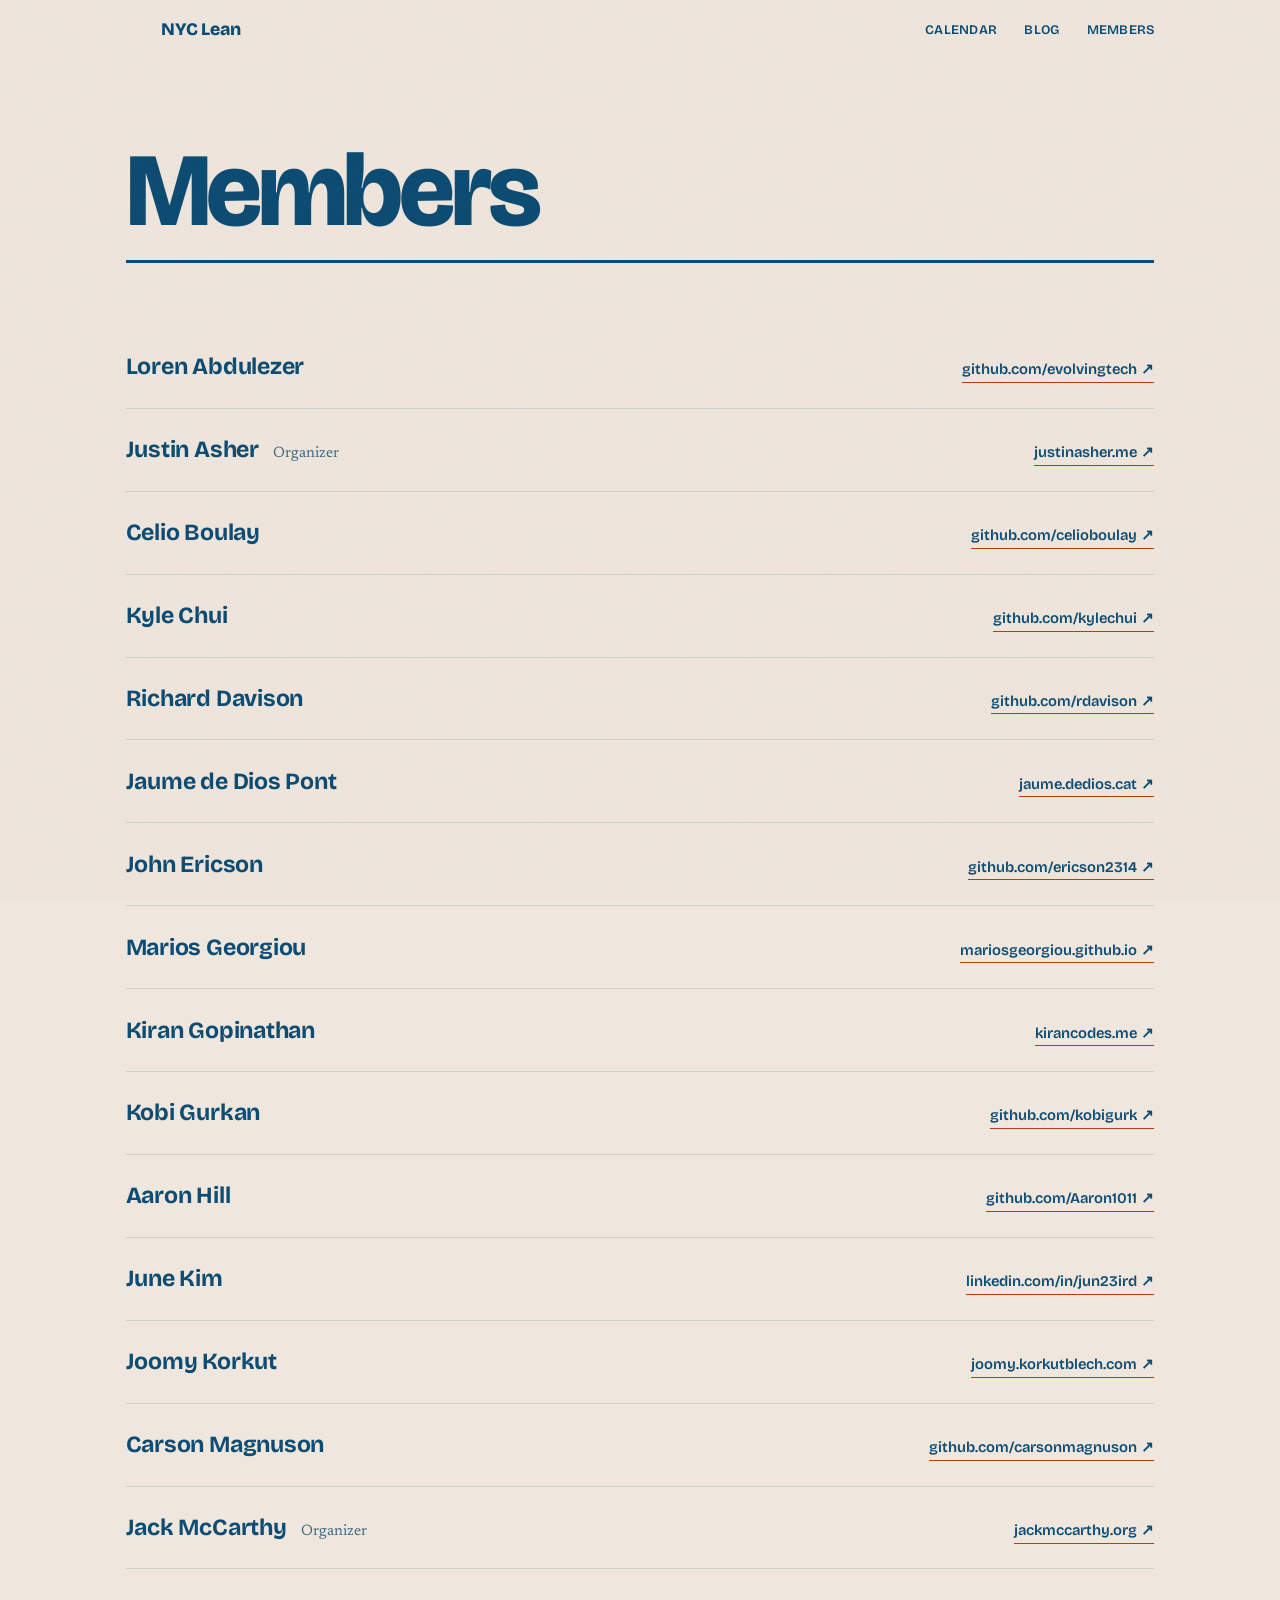
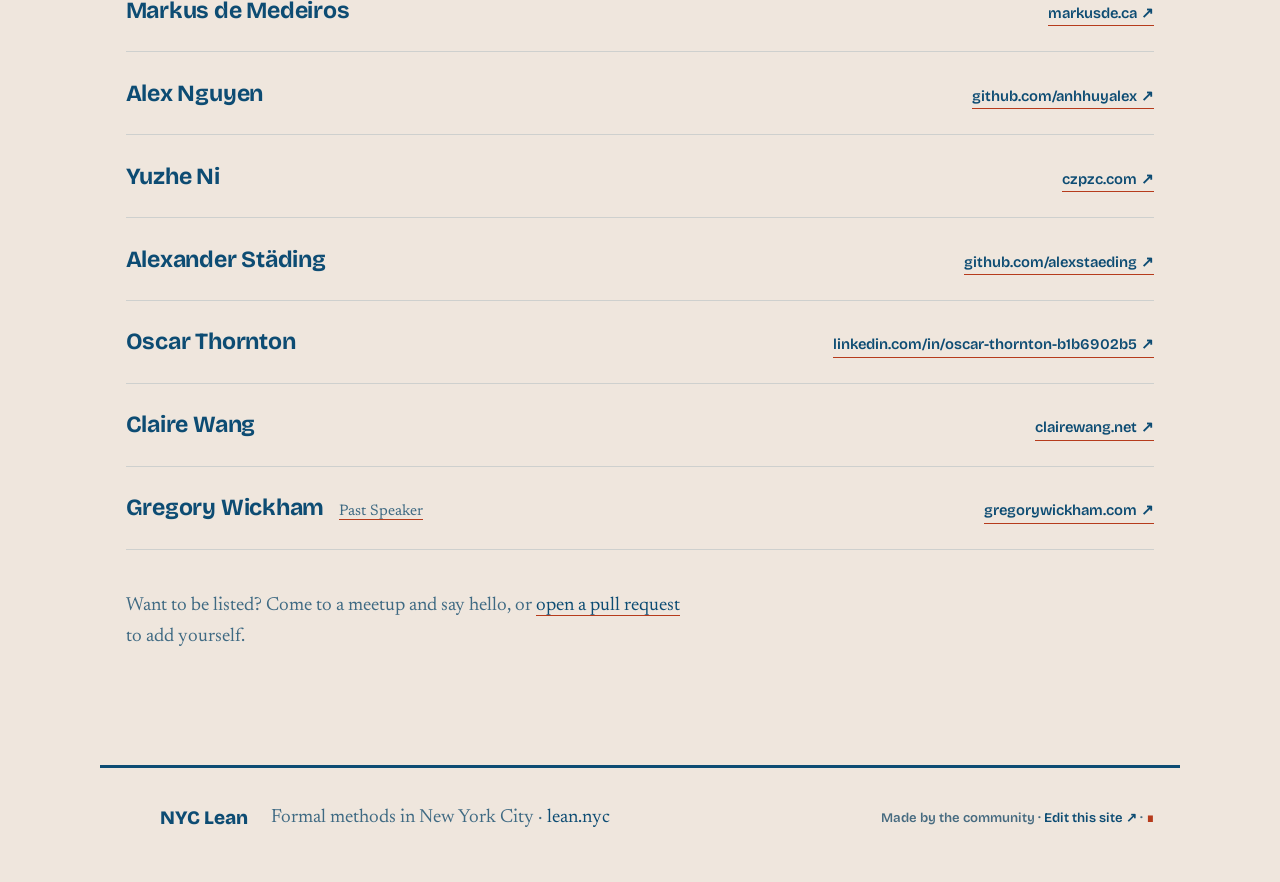
==== commit 1a450cd7: "Add five members (#55)" ====
--- a/site/members.html
+++ b/site/members.html
@@ -9,8 +9,8 @@
   <link rel="preconnect" href="https://fonts.googleapis.com" />
   <link rel="preconnect" href="https://fonts.gstatic.com" crossorigin />
   <link href="https://fonts.googleapis.com/css2?family=Bricolage+Grotesque:opsz,wght@12..96,400;12..96,600;12..96,700;12..96,800&family=Newsreader:ital,opsz,wght@0,6..72,400;0,6..72,500;1,6..72,400&display=swap" rel="stylesheet" />
-  <link rel="stylesheet" href="assets/css/style.css?v=20260801-1" />
-  <script>(function(r){r.classList.add("js");if(!window.matchMedia||!window.matchMedia("(prefers-reduced-motion: reduce)").matches){r.classList.add("motion-ready");window.__nycLeanMotionFallback=window.setTimeout(function(){r.classList.remove("motion-ready");},2500);}})(document.documentElement);</script>
+  <link rel="stylesheet" href="assets/css/style.css" />
+  <script>document.documentElement.classList.add("js");</script>
 </head>
 <body>
   <header class="site-header" id="nav">
@@ -80,6 +80,13 @@
 
         <div class="member" data-anim>
           <div class="member-main">
+            <span class="member-name"><a href="https://github.com/kylechui" target="_blank" rel="noopener">Kyle Chui</a></span>
+          </div>
+          <a class="member-link" href="https://github.com/kylechui" target="_blank" rel="noopener">github.com/kylechui ↗︎</a>
+        </div>
+
+        <div class="member" data-anim>
+          <div class="member-main">
             <span class="member-name"><a href="https://github.com/rdavison" target="_blank" rel="noopener">Richard Davison</a></span>
           </div>
           <a class="member-link" href="https://github.com/rdavison" target="_blank" rel="noopener">github.com/rdavison ↗︎</a>
@@ -129,9 +136,23 @@
 
         <div class="member" data-anim>
           <div class="member-main">
+            <span class="member-name"><a href="https://www.linkedin.com/in/jun23ird/" target="_blank" rel="noopener">June Kim</a></span>
+          </div>
+          <a class="member-link" href="https://www.linkedin.com/in/jun23ird/" target="_blank" rel="noopener">linkedin.com/in/jun23ird ↗︎</a>
+        </div>
+
+        <div class="member" data-anim>
+          <div class="member-main">
             <span class="member-name"><a href="https://joomy.korkutblech.com/" target="_blank" rel="noopener">Joomy Korkut</a></span>
           </div>
           <a class="member-link" href="https://joomy.korkutblech.com/" target="_blank" rel="noopener">joomy.korkutblech.com ↗︎</a>
+        </div>
+
+        <div class="member" data-anim>
+          <div class="member-main">
+            <span class="member-name"><a href="https://github.com/carsonmagnuson" target="_blank" rel="noopener">Carson Magnuson</a></span>
+          </div>
+          <a class="member-link" href="https://github.com/carsonmagnuson" target="_blank" rel="noopener">github.com/carsonmagnuson ↗︎</a>
         </div>
 
         <div class="member" data-anim>
@@ -161,6 +182,20 @@
             <span class="member-name"><a href="https://czpzc.com/" target="_blank" rel="noopener">Yuzhe Ni</a></span>
           </div>
           <a class="member-link" href="https://czpzc.com/" target="_blank" rel="noopener">czpzc.com ↗︎</a>
+        </div>
+
+        <div class="member" data-anim>
+          <div class="member-main">
+            <span class="member-name"><a href="https://github.com/alexstaeding" target="_blank" rel="noopener">Alexander Städing</a></span>
+          </div>
+          <a class="member-link" href="https://github.com/alexstaeding" target="_blank" rel="noopener">github.com/alexstaeding ↗︎</a>
+        </div>
+
+        <div class="member" data-anim>
+          <div class="member-main">
+            <span class="member-name"><a href="https://www.linkedin.com/in/oscar-thornton-b1b6902b5/" target="_blank" rel="noopener">Oscar Thornton</a></span>
+          </div>
+          <a class="member-link" href="https://www.linkedin.com/in/oscar-thornton-b1b6902b5/" target="_blank" rel="noopener">linkedin.com/in/oscar-thornton-b1b6902b5 ↗︎</a>
         </div>
 
         <div class="member" data-anim>
@@ -199,6 +234,6 @@
 
   <script src="assets/vendor/gsap/gsap.min.js" defer></script>
   <script src="assets/vendor/gsap/ScrollTrigger.min.js" defer></script>
-  <script src="assets/js/app.js?v=20260801-1" defer></script>
+  <script src="assets/js/app.js" defer></script>
 </body>
 </html>
